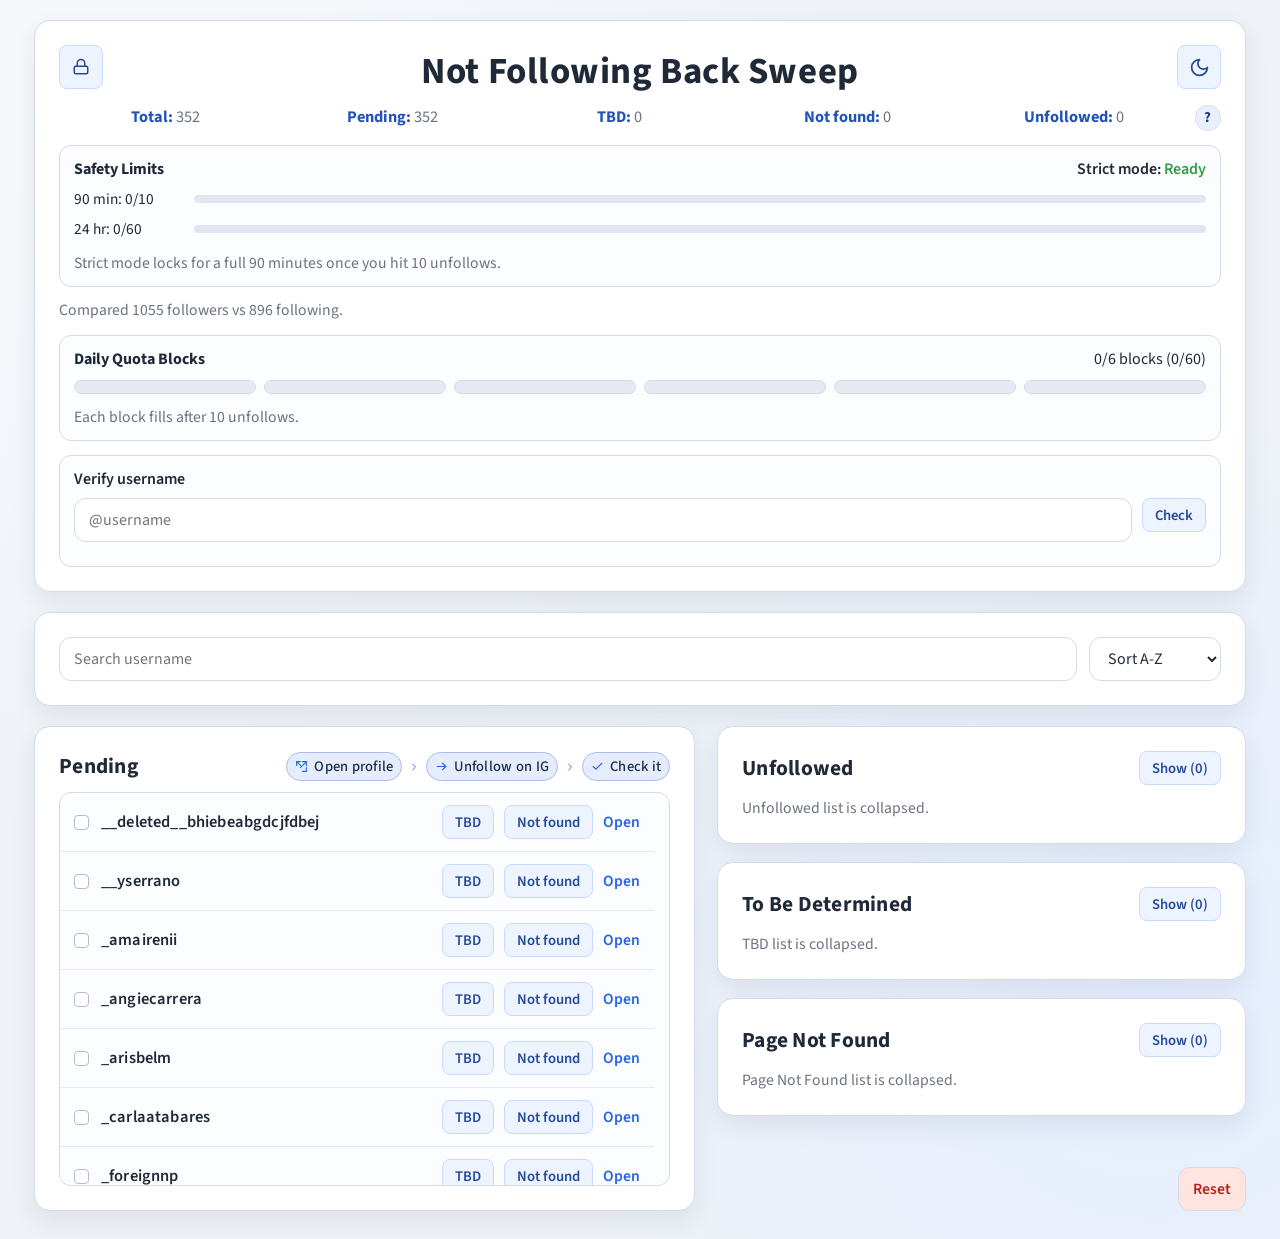
==== index.html @ a6afc2fd "Initial app setup and UI refinements" ====
<!DOCTYPE html>
<html lang="en">
<head>
    <meta charset="UTF-8">
    <meta name="viewport" content="width=device-width, initial-scale=1.0">
    <title>f&f</title>
    <link rel="preconnect" href="https://fonts.googleapis.com">
    <link rel="preconnect" href="https://fonts.gstatic.com" crossorigin>
    <link href="https://fonts.googleapis.com/css2?family=Cormorant+Garamond:wght@500;600;700&family=Source+Sans+3:wght@400;500;600;700&family=IBM+Plex+Mono:wght@500&display=swap" rel="stylesheet">
    <link rel="stylesheet" href="/styles/styles.css">
    <script defer src="/script/script.js"></script>
</head>
<body>
    <div id="root"></div>
</body>
</html>
---- styles/styles.css ----
:root {
  --bg-main: #eef2f7;
  --bg-panel: #ffffff;
  --ink-strong: #1f2937;
  --ink-soft: #6b7280;
  --line: #d3dbe8;
  --accent: #2563eb;
  --accent-soft: #e8f0ff;
  --accent-ink: #1e3a8a;
  --danger: #b42318;
  --danger-soft: #ffe4e0;
  --success: #2f9e44;
  --field-bg: #ffffff;
  --list-bg: #fcfdff;
  --row-line: #e5eaf3;
  --mini-bg: #eef4ff;
  --mini-line: #c8d9ff;
  --mini-ink: #244a9a;
  --progress-track: #ffffff;
  --scrollbar-track: #eaf0fb;
  --scrollbar-thumb: #b8caee;
  --scrollbar-thumb-hover: #8eaadc;
  --font-body: "IBM Plex Sans", "Source Sans 3", "Segoe UI", sans-serif;
  --font-head: "IBM Plex Sans", "Source Sans 3", "Segoe UI", sans-serif;
  --font-mono: "IBM Plex Mono", "Consolas", "Courier New", monospace;
}

:root[data-theme="dark"] {
  --bg-main: #131518;
  --bg-panel: #1a1d21;
  --ink-strong: #e5e7eb;
  --ink-soft: #a1a7b0;
  --line: #2b3038;
  --accent: #6ea8fe;
  --accent-soft: #222a36;
  --accent-ink: #cfe1ff;
  --danger: #fca5a5;
  --danger-soft: #3a2025;
  --success: #86efac;
  --field-bg: #171a1f;
  --list-bg: #161a1f;
  --row-line: #2a2f37;
  --mini-bg: #252b34;
  --mini-line: #353c47;
  --mini-ink: #d3dae6;
  --progress-track: #12151a;
  --scrollbar-track: #20262f;
  --scrollbar-thumb: #4b5f7f;
  --scrollbar-thumb-hover: #6782ac;
}

* {
  box-sizing: border-box;
}

body {
  margin: 0;
  min-height: 100vh;
  font-family: var(--font-body);
  color: var(--ink-strong);
  background:
    radial-gradient(circle at 10% 10%, #f7f9fc 0%, transparent 45%),
    radial-gradient(circle at 90% 80%, #e5eeff 0%, transparent 40%),
    var(--bg-main);
}

:root[data-theme="dark"] body {
  background:
    radial-gradient(circle at 12% 10%, #20242b 0%, transparent 45%),
    radial-gradient(circle at 88% 82%, #1c2128 0%, transparent 40%),
    var(--bg-main);
}

.app-page {
  max-width: 1240px;
  margin: 20px auto 28px;
  padding: 0 14px;
}

.panel {
  padding: 24px;
  border: 1px solid var(--line);
  border-radius: 16px;
  background: var(--bg-panel);
  box-shadow: 0 10px 24px rgba(25, 39, 66, 0.08);
}

.app-shell {
  margin-bottom: 20px;
}

.search-panel {
  margin-bottom: 20px;
}

.search-panel .toolbar {
  margin-top: 0;
}

.search-panel .search-status {
  margin: 6px 0 0;
  min-height: 0;
}

.search-panel .search-status:empty {
  display: none;
}

.list-panel h2 {
  margin-top: 0;
  font-size: 1.34rem;
  font-weight: 700;
  letter-spacing: 0.012em;
}

h1,
h2 {
  margin: 0;
  letter-spacing: 0.01em;
  font-family: var(--font-head);
}

h1 {
  font-size: clamp(1.8rem, 3vw, 2.3rem);
  font-weight: 700;
  letter-spacing: 0.015em;
}

.title-row {
  position: relative;
  min-height: 44px;
}

.title-action-left,
.title-action-right {
  position: absolute;
  top: 50%;
  transform: translateY(-50%);
  display: inline-flex;
  align-items: center;
  z-index: 1;
}

.title-action-left {
  left: 0;
}

.title-action-right {
  right: 0;
}

.title-row h1 {
  position: absolute;
  left: 50%;
  transform: translateX(-50%);
  text-align: center;
  width: max-content;
}

h2 {
  margin-top: 22px;
  margin-bottom: 10px;
  font-size: 1.2rem;
  font-weight: 600;
  letter-spacing: 0.025em;
}

.pending-flow {
  margin-left: auto;
  display: inline-flex;
  flex-wrap: wrap;
  align-items: center;
  gap: 6px;
  color: var(--ink-soft);
  font-weight: 500;
  font-size: 0.68em;
}

.pending-step {
  display: inline-flex;
  align-items: center;
  gap: 6px;
  padding: 3px 8px;
  border-radius: 999px;
  background: color-mix(in srgb, var(--accent) 12%, transparent);
  border: 1px solid color-mix(in srgb, var(--accent) 24%, var(--line));
  color: color-mix(in srgb, var(--ink-strong) 84%, var(--accent-ink));
}

.pending-step svg,
.pending-sep svg {
  width: 14px;
  height: 14px;
  stroke: currentColor;
  fill: none;
  stroke-width: 2;
  stroke-linecap: round;
  stroke-linejoin: round;
}

.pending-step svg {
  color: var(--accent);
  width: 13px;
  height: 13px;
}

.pending-sep {
  display: inline-flex;
  align-items: center;
  color: color-mix(in srgb, var(--accent) 65%, var(--ink-soft));
  opacity: 0.9;
}

.pending-sep svg {
  width: 12px;
  height: 12px;
  line-height: 1;
}

.pending-heading {
  display: flex;
  align-items: center;
  justify-content: space-between;
  gap: 12px;
}

.stats-row {
  display: grid;
  grid-template-columns: repeat(5, minmax(0, 1fr)) auto;
  gap: 10px 14px;
  margin-top: 16px;
  color: var(--ink-soft);
  font-size: 1.02rem;
}

.stats-row > div {
  text-align: center;
}

.stats-row b {
  color: color-mix(in srgb, var(--accent) 72%, var(--ink-strong));
}

.stats-help-cell {
  position: relative;
  text-align: right;
}

.stats-help {
  position: relative;
  width: 26px;
  min-width: 26px;
  height: 26px;
  border-radius: 999px;
  padding: 0;
  background: color-mix(in srgb, var(--accent) 10%, transparent);
  border: 1px solid color-mix(in srgb, var(--line) 82%, transparent);
  color: var(--accent-ink);
  font-size: 0.92rem;
  font-weight: 700;
  line-height: 1;
}

.stats-help-tip {
  position: absolute;
  right: 0;
  top: calc(100% + 8px);
  width: min(360px, 82vw);
  padding: 8px 10px;
  border-radius: 10px;
  border: 1px solid var(--line);
  background: var(--bg-panel);
  color: var(--ink-strong);
  text-align: left;
  font-size: 0.82rem;
  line-height: 1.55;
  opacity: 0;
  pointer-events: none;
  transform: translateY(-2px);
  transition: opacity 120ms ease, transform 120ms ease;
  box-shadow: 0 6px 16px rgba(0, 0, 0, 0.15);
  z-index: 25;
}

.stats-help-tip p {
  margin: 0;
  display: flex;
  justify-content: space-between;
  gap: 14px;
  align-items: start;
}

.stats-help-tip p span {
  text-align: right;
}

.stats-help-tip p + p {
  margin-top: 8px;
}

.stats-row b,
.stats-help-tip b {
  color: color-mix(in srgb, var(--accent) 72%, var(--ink-strong));
}

.stats-help-cell:hover .stats-help-tip,
.stats-help:focus-visible + .stats-help-tip {
  opacity: 1;
  transform: translateY(0);
}

.progress-wrap {
  width: 100%;
  height: 14px;
  margin-top: 14px;
  border: 1px solid var(--line);
  border-radius: 999px;
  background: var(--progress-track);
  overflow: hidden;
}

.progress-bar {
  height: 100%;
  background: linear-gradient(90deg, #4f8dff, var(--accent));
  transition: width 150ms ease;
}

.progress-text {
  margin: 8px 0 0;
  color: var(--ink-soft);
  font-size: 1rem;
}

.quota-block {
  margin-top: 14px;
  padding: 12px 14px;
  border: 1px solid var(--line);
  border-radius: 12px;
  background: var(--list-bg);
}

.quota-head {
  display: flex;
  justify-content: space-between;
  gap: 12px;
  align-items: baseline;
}

.quota-row {
  margin-top: 10px;
  display: grid;
  grid-template-columns: repeat(6, minmax(0, 1fr));
  gap: 8px;
}

.quota-segment {
  height: 14px;
  border-radius: 999px;
  border: 1px solid var(--line);
  background: color-mix(in srgb, var(--line) 55%, transparent);
}

.quota-segment.filled {
  border-color: transparent;
  background: linear-gradient(90deg, #4f8dff, var(--accent));
}

.toolbar,
.actions-row {
  display: flex;
  flex-wrap: wrap;
  gap: 12px;
  margin-top: 18px;
}

.verify-box {
  margin-top: 14px;
  padding: 12px 14px;
  border: 1px solid var(--line);
  border-radius: 12px;
  background: var(--list-bg);
}

.limit-box {
  margin-top: 14px;
  padding: 12px 14px;
  border: 1px solid var(--line);
  border-radius: 12px;
  background: var(--list-bg);
}

.limit-head {
  display: flex;
  justify-content: space-between;
  gap: 12px;
  align-items: baseline;
}

#safety-status {
  font-weight: 600;
}

.status-locked-word {
  color: var(--danger);
}

.status-ready-word {
  color: var(--success);
}

.lock-banner {
  margin: 0 0 10px;
  padding: 8px 10px;
  border-radius: 10px;
  border: 1px solid color-mix(in srgb, var(--danger) 35%, var(--line));
  background: color-mix(in srgb, var(--danger-soft) 70%, transparent);
  color: var(--danger);
  font-size: 0.9rem;
}

.limit-row {
  margin-top: 8px;
  display: grid;
  grid-template-columns: 110px 1fr;
  gap: 10px;
  align-items: center;
  font-size: 0.96rem;
}

.limit-track {
  height: 8px;
  border-radius: 999px;
  background: color-mix(in srgb, var(--line) 65%, transparent);
  overflow: hidden;
}

.limit-fill {
  height: 100%;
  background: linear-gradient(90deg, #4f8dff, var(--accent));
}

.limit-box-warning {
  border-color: color-mix(in srgb, var(--danger) 45%, var(--line));
}

.limit-box-warning .limit-fill {
  background: linear-gradient(90deg, #f59e0b, #ef4444);
}

.verify-box label {
  display: block;
  margin-bottom: 8px;
  font-weight: 600;
}

.verify-controls {
  display: flex;
  gap: 10px;
  flex-wrap: wrap;
}

#verify-input {
  flex: 1 1 220px;
  border-radius: 12px;
}

#verify-input:focus,
#verify-input:focus-visible {
  outline: none;
  border-color: var(--accent);
  box-shadow:
    0 0 0 2px color-mix(in srgb, var(--accent) 25%, transparent),
    0 0 0 4px color-mix(in srgb, var(--accent) 12%, transparent);
}

.lists-grid {
  display: grid;
  grid-template-columns: minmax(0, 1.25fr) minmax(340px, 1fr);
  gap: 22px;
  align-items: stretch;
}

.left-column,
.right-column {
  min-width: 0;
}

.left-column {
  align-self: start;
}

.right-column {
  display: flex;
  flex-direction: column;
  gap: 18px;
  height: 100%;
}

#search-input,
#verify-input,
select,
button {
  height: 44px;
  border-radius: 12px;
  border: 1px solid var(--line);
  font: inherit;
}

#search-input,
#verify-input,
select {
  padding: 0 14px;
  background: var(--field-bg);
  color: var(--ink-strong);
  font-size: 1rem;
}

#search-input {
  flex: 1 1 220px;
}

button {
  padding: 0 14px;
  background: var(--accent-soft);
  color: var(--accent-ink);
  cursor: pointer;
  font-size: 0.98rem;
  font-weight: 600;
}

button:hover {
  filter: brightness(0.97);
}

.danger-btn {
  margin-left: auto;
  background: var(--danger-soft);
  color: var(--danger);
}

.reset-btn {
  margin-left: 0;
}

.list-box {
  position: relative;
  max-height: 390px;
  overflow: hidden;
  border: 1px solid var(--line);
  border-radius: 12px;
  background: var(--list-bg);
}

.list-box .list-scroll {
  max-height: 390px;
  overflow-y: auto;
  overflow-x: hidden;
  scrollbar-gutter: stable;
  scrollbar-width: auto;
  scrollbar-color: var(--scrollbar-thumb) var(--scrollbar-track);
}

.list-box .list-scroll::-webkit-scrollbar {
  width: 14px;
  border-radius: 999px;
}

.list-box .list-scroll::-webkit-scrollbar-button {
  display: none;
  width: 0;
  height: 0;
  background: transparent;
  border: 0;
}

.list-box .list-scroll::-webkit-scrollbar-button:single-button {
  display: none;
  width: 0;
  height: 0;
}

.list-box .list-scroll::-webkit-scrollbar-track {
  background: var(--scrollbar-track);
  border-radius: 999px;
  border-left: 1px solid color-mix(in srgb, var(--line) 60%, transparent);
  margin-block: 6px;
}

.list-box .list-scroll::-webkit-scrollbar-track-piece:start {
  border-top-right-radius: 10px;
}

.list-box .list-scroll::-webkit-scrollbar-track-piece:end {
  border-bottom-right-radius: 10px;
}

.list-box .list-scroll::-webkit-scrollbar-thumb {
  background: var(--scrollbar-thumb);
  border-radius: 999px;
  border: 3px solid var(--scrollbar-track);
  background-clip: content-box;
  min-height: 40px;
}

.list-box .list-scroll::-webkit-scrollbar-thumb:hover {
  background: var(--scrollbar-thumb-hover);
}

.list-box .list-scroll::-webkit-scrollbar-corner {
  border-radius: 999px;
  background: var(--scrollbar-track);
}

.list-box.collapsed {
  display: none;
}

#pendingList {
  max-height: none;
}

#pendingList .list-scroll {
  max-height: var(--pending-list-height, 390px);
}

.section-head {
  display: flex;
  align-items: center;
  justify-content: space-between;
  gap: 12px;
}

.section-head h2 {
  margin: 0;
}

.right-footer {
  display: flex;
  justify-content: flex-end;
  margin-top: auto;
  padding-top: 6px;
}

.user-row {
  display: grid;
  grid-template-columns: auto 1fr auto;
  align-items: center;
  gap: 12px;
  padding: 12px 14px;
  border-bottom: 1px solid var(--row-line);
}

.user-row input[type="checkbox"] {
  appearance: none;
  -webkit-appearance: none;
  width: 15px;
  height: 15px;
  border-radius: 4px;
  border: 1px solid color-mix(in srgb, var(--line) 70%, var(--ink-soft));
  background: var(--field-bg);
  display: inline-grid;
  place-content: center;
  margin: 0;
  cursor: pointer;
}

.user-row input[type="checkbox"]:checked {
  border-color: var(--accent);
  background-color: var(--accent);
  background-image: url("data:image/svg+xml,%3Csvg xmlns='http://www.w3.org/2000/svg' viewBox='0 0 12 12' fill='none'%3E%3Cpath d='M2.5 6.2 4.8 8.5 9.5 3.8' stroke='white' stroke-width='1.8' stroke-linecap='round' stroke-linejoin='round'/%3E%3C/svg%3E");
  background-repeat: no-repeat;
  background-position: center;
  background-size: 10px 10px;
}

.user-row input[type="checkbox"]:focus-visible {
  outline: 2px solid var(--accent);
  outline-offset: 2px;
}

.row-lock {
  width: 15px;
  height: 15px;
  color: var(--ink-soft);
  display: inline-flex;
  align-items: center;
  justify-content: center;
}

.row-lock svg {
  width: 13px;
  height: 13px;
}

.user-row:last-child {
  border-bottom: 0;
}

.row-moving {
  animation-duration: 230ms;
  animation-timing-function: ease;
  animation-fill-mode: forwards;
  pointer-events: none;
}

.row-moving.move-right {
  animation-name: moveRowRight;
}

.row-moving.move-left {
  animation-name: moveRowLeft;
}

@keyframes moveRowRight {
  from { opacity: 1; transform: translateX(0); }
  to { opacity: 0; transform: translateX(24px); }
}

@keyframes moveRowLeft {
  from { opacity: 1; transform: translateX(0); }
  to { opacity: 0; transform: translateX(-24px); }
}

.list-box.list-receive {
  animation: receivePulse 280ms ease;
}

@keyframes receivePulse {
  0% { box-shadow: inset 0 0 0 2px color-mix(in srgb, var(--accent) 35%, transparent); }
  100% { box-shadow: inset 0 0 0 0 transparent; }
}

.visited-row {
  background: color-mix(in srgb, var(--line) 24%, transparent);
}

.visited-row .user-label {
  color: color-mix(in srgb, var(--ink-strong) 72%, var(--ink-soft));
}

.user-label {
  cursor: pointer;
  font-family: var(--font-body);
  font-weight: 600;
  letter-spacing: 0.01em;
  font-size: 1.03rem;
}

.username-copy {
  border: 0;
  background: transparent;
  color: inherit;
  padding: 0;
  margin: 0;
  display: inline-flex;
  align-items: center;
  gap: 8px;
  justify-self: start;
  cursor: copy;
  min-height: auto;
  height: auto;
}

.username-copy:hover .copy-indicator,
.username-copy:focus-visible .copy-indicator {
  opacity: 1;
  transform: translateY(0);
}

.username-copy:focus-visible {
  outline: 2px solid var(--accent);
  outline-offset: 3px;
  border-radius: 6px;
}

.copy-indicator {
  display: inline-flex;
  opacity: 0;
  transform: translateY(1px);
  transition: opacity 120ms ease, transform 120ms ease;
  color: var(--ink-soft);
}

.username-copy.copied .copy-indicator {
  opacity: 1;
  color: var(--accent);
}

.username-copy.copy-failed .copy-indicator {
  opacity: 1;
  color: var(--danger);
}

.row-tools {
  display: inline-flex;
  gap: 10px;
  align-items: center;
}

.mini-btn {
  height: 34px;
  padding: 0 12px;
  border-radius: 8px;
  background: var(--mini-bg);
  border: 1px solid var(--mini-line);
  color: var(--mini-ink);
  font-size: 0.92rem;
  font-weight: 600;
}

.theme-btn {
  width: 44px;
  min-width: 44px;
  height: 44px;
  padding: 0;
  display: inline-flex;
  align-items: center;
  justify-content: center;
}

.theme-btn i {
  width: 20px;
  height: 20px;
}

#toggle-safety,
#toggle-theme {
  position: relative;
}

#toggle-safety::after,
#toggle-theme::after {
  content: attr(data-tip);
  position: absolute;
  right: 0;
  top: calc(100% + 8px);
  white-space: nowrap;
  padding: 6px 8px;
  border-radius: 8px;
  border: 1px solid var(--line);
  background: var(--bg-panel);
  color: var(--ink-strong);
  font-size: 0.82rem;
  opacity: 0;
  pointer-events: none;
  transform: translateY(-2px);
  transition: opacity 120ms ease, transform 120ms ease;
  box-shadow: 0 6px 16px rgba(0, 0, 0, 0.15);
  z-index: 20;
}

#toggle-safety:hover::after,
#toggle-safety:focus-visible::after,
#toggle-theme:hover::after,
#toggle-theme:focus-visible::after {
  opacity: 1;
  transform: translateY(0);
}

.user-link {
  text-decoration: none;
  color: var(--accent);
  font-size: 0.98rem;
  font-weight: 600;
}

.user-link:hover {
  text-decoration: underline;
}

.empty {
  padding: 18px;
  color: var(--ink-soft);
  font-size: 1rem;
}

.error-box {
  margin-top: 12px;
  padding: 14px;
  border-radius: 12px;
  border: 1px solid #ffc9c4;
  background: #fff2f0;
  color: #7a271a;
}

.meta-line {
  margin: 12px 0 0;
  color: var(--ink-soft);
  font-size: 0.98rem;
}

.search-status {
  min-height: 1.2em;
}

.list-box.search-loading {
  overflow: hidden;
  pointer-events: none;
  min-height: calc(var(--skeleton-rows, 7) * 48px);
}

.list-box.search-loading > :not(.skeleton-list) {
  visibility: hidden;
}

@keyframes searchShimmer {
  from { background-position: 200% 0; }
  to { background-position: -80% 0; }
}

.skeleton-list {
  position: absolute;
  left: 0;
  right: 0;
  top: 0;
  height: calc(var(--skeleton-rows, 7) * 48px);
  padding: 0;
  display: flex;
  flex-direction: column;
  gap: 0;
  z-index: 2;
  overflow: hidden;
  background: var(--list-bg);
}

.skeleton-row {
  display: grid;
  grid-template-columns: 16px 1fr 86px;
  gap: 12px;
  align-items: center;
  height: 48px;
  padding: 0 14px;
  border-bottom: 1px solid var(--row-line);
}

.skeleton-row:last-child {
  border-bottom: 0;
}

.skeleton-dot,
.skeleton-line,
.skeleton-chip {
  display: block;
  border-radius: 999px;
  background: color-mix(in srgb, var(--line) 58%, transparent);
  background-image: linear-gradient(
    100deg,
    transparent 0%,
    color-mix(in srgb, var(--line) 78%, transparent) 50%,
    transparent 100%
  );
  background-size: 220% 100%;
  animation: searchShimmer 0.42s linear 1 forwards;
}

.skeleton-dot {
  width: 16px;
  height: 16px;
}

.skeleton-line {
  height: 14px;
}

.skeleton-chip {
  height: 12px;
}

@media (max-width: 640px) {
  .app-page {
    margin: 12px auto 16px;
    padding: 0 8px;
  }

  .panel {
    padding: 16px;
  }

  .title-row {
    display: grid;
    grid-template-columns: auto auto;
    gap: 8px;
    min-height: auto;
    align-items: center;
  }

  .title-row h1 {
    position: relative;
    left: auto;
    transform: none;
    grid-column: 1 / -1;
    width: auto;
    text-align: left;
  }

  .title-action-left,
  .title-action-right {
    position: relative;
    top: auto;
    transform: none;
  }

  .title-action-left {
    justify-self: start;
  }

  .title-action-right {
    justify-self: end;
  }

  .pending-heading {
    align-items: flex-start;
    flex-direction: column;
  }

  .pending-flow {
    margin-left: 0;
  }

  .lists-grid {
    grid-template-columns: 1fr;
  }

  .stats-row {
    grid-template-columns: repeat(2, minmax(0, 1fr));
  }

  .stats-help-cell {
    grid-column: 1 / -1;
    text-align: right;
  }

  .danger-btn {
    margin-left: 0;
  }

  .user-row {
    grid-template-columns: auto 1fr;
  }

  .row-tools {
    grid-column: 1 / -1;
    margin-left: 24px;
  }
}
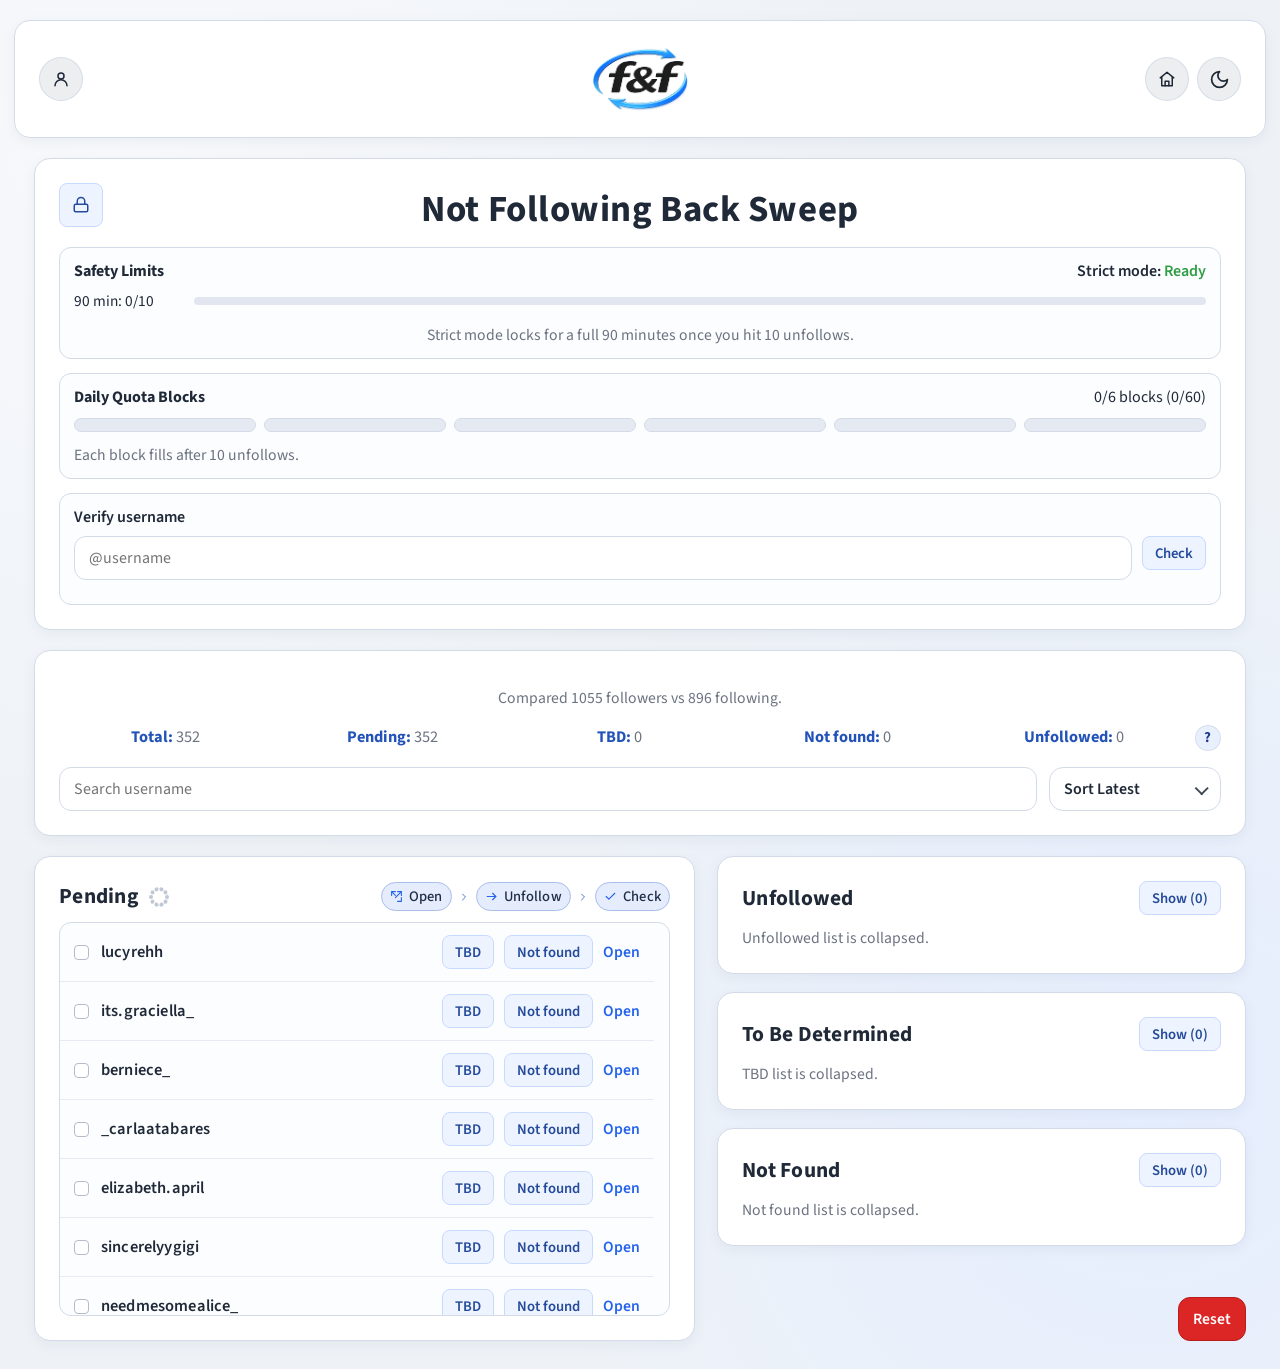
==== commit 28ef410d: "Build homepage hero and tutorial onboarding" ====
--- a/index.html
+++ b/index.html
@@ -4,11 +4,19 @@
     <meta charset="UTF-8">
     <meta name="viewport" content="width=device-width, initial-scale=1.0">
     <title>f&f</title>
+    <script>
+        (() => {
+            const saved = localStorage.getItem("ig_theme_v1");
+            document.documentElement.dataset.theme = saved === "dark" ? "dark" : "light";
+        })();
+    </script>
+    <link rel="preload" as="image" href="./assets/f&f-logo.png">
+    <link rel="preload" as="image" href="./assets/f&f-logo-light.png">
     <link rel="preconnect" href="https://fonts.googleapis.com">
     <link rel="preconnect" href="https://fonts.gstatic.com" crossorigin>
     <link href="https://fonts.googleapis.com/css2?family=Cormorant+Garamond:wght@500;600;700&family=Source+Sans+3:wght@400;500;600;700&family=IBM+Plex+Mono:wght@500&display=swap" rel="stylesheet">
-    <link rel="stylesheet" href="/styles/styles.css">
-    <script defer src="/script/script.js"></script>
+    <link rel="stylesheet" href="./styles/styles.css">
+    <script defer src="./script/script.js"></script>
 </head>
 <body>
     <div id="root"></div>
--- a/styles/styles.css
+++ b/styles/styles.css
@@ -26,27 +26,27 @@
 }
 
 :root[data-theme="dark"] {
-  --bg-main: #131518;
-  --bg-panel: #1a1d21;
+  --bg-main: #181818;
+  --bg-panel: #242424;
   --ink-strong: #e5e7eb;
-  --ink-soft: #a1a7b0;
-  --line: #2b3038;
+  --ink-soft: #a3a3a3;
+  --line: #333333;
   --accent: #6ea8fe;
-  --accent-soft: #222a36;
+  --accent-soft: #2b3038;
   --accent-ink: #cfe1ff;
   --danger: #fca5a5;
-  --danger-soft: #3a2025;
+  --danger-soft: #3a2323;
   --success: #86efac;
-  --field-bg: #171a1f;
-  --list-bg: #161a1f;
-  --row-line: #2a2f37;
-  --mini-bg: #252b34;
-  --mini-line: #353c47;
+  --field-bg: #202020;
+  --list-bg: #1f1f1f;
+  --row-line: #303030;
+  --mini-bg: #2a2a2a;
+  --mini-line: #3f3f3f;
   --mini-ink: #d3dae6;
-  --progress-track: #12151a;
-  --scrollbar-track: #20262f;
-  --scrollbar-thumb: #4b5f7f;
-  --scrollbar-thumb-hover: #6782ac;
+  --progress-track: #161616;
+  --scrollbar-track: #212121;
+  --scrollbar-thumb: #4f4f4f;
+  --scrollbar-thumb-hover: #666666;
 }
 
 * {
@@ -66,8 +66,8 @@
 
 :root[data-theme="dark"] body {
   background:
-    radial-gradient(circle at 12% 10%, #20242b 0%, transparent 45%),
-    radial-gradient(circle at 88% 82%, #1c2128 0%, transparent 40%),
+    radial-gradient(circle at 12% 10%, #222222 0%, transparent 45%),
+    radial-gradient(circle at 88% 82%, #1f1f1f 0%, transparent 40%),
     var(--bg-main);
 }
 
@@ -82,19 +82,739 @@
   border: 1px solid var(--line);
   border-radius: 16px;
   background: var(--bg-panel);
-  box-shadow: 0 10px 24px rgba(25, 39, 66, 0.08);
+  box-shadow: 0 4px 14px rgba(25, 39, 66, 0.05);
 }
 
 .app-shell {
   margin-bottom: 20px;
 }
 
+.top-nav {
+  position: sticky;
+  top: 12px;
+  z-index: 30;
+  margin-bottom: 20px;
+  margin-left: calc(50% - 50vw + 14px);
+  width: calc(100vw - 28px);
+  max-width: none;
+  min-height: 84px;
+  padding: 10px 24px;
+  display: grid;
+  grid-template-columns: 1fr auto 1fr;
+  align-items: center;
+  gap: 16px;
+  background:
+    linear-gradient(135deg, color-mix(in srgb, var(--bg-panel) 94%, white) 0%, var(--bg-panel) 100%);
+  backdrop-filter: blur(10px);
+}
+
+.top-nav-brand {
+  display: inline-flex;
+  align-items: center;
+  min-width: 0;
+  justify-self: start;
+}
+
+.top-nav-home,
+.top-nav-theme-btn {
+  width: 44px;
+  height: 44px;
+  min-width: 44px;
+  padding: 0;
+  border-radius: 999px;
+  border: 1px solid color-mix(in srgb, var(--line) 88%, transparent);
+  background: color-mix(in srgb, var(--ink-soft) 12%, var(--bg-panel));
+  color: var(--ink-strong);
+  text-decoration: none;
+  display: inline-flex;
+  align-items: center;
+  justify-content: center;
+  appearance: none;
+  -webkit-appearance: none;
+  aspect-ratio: 1 / 1;
+  overflow: hidden;
+  transition: background 120ms ease, border-color 120ms ease, transform 120ms ease;
+}
+
+.top-nav-home svg {
+  width: 18px;
+  height: 18px;
+  fill: none;
+  stroke: currentColor;
+  stroke-width: 2;
+  stroke-linecap: round;
+  stroke-linejoin: round;
+}
+
+.top-nav-theme-btn svg {
+  width: 21px;
+  height: 21px;
+}
+
+.top-nav-home:hover,
+.top-nav-home:focus-visible,
+.top-nav-theme-btn:hover,
+.top-nav-theme-btn:focus-visible {
+  background: color-mix(in srgb, var(--ink-soft) 20%, var(--bg-panel));
+  border-color: color-mix(in srgb, var(--ink-soft) 18%, var(--line));
+  transform: translateY(-1px);
+}
+
+.top-nav-home:focus-visible,
+.top-nav-theme-btn:focus-visible {
+  outline: 2px solid color-mix(in srgb, var(--accent) 40%, transparent);
+  outline-offset: 2px;
+}
+
+.top-nav-profile {
+  cursor: default;
+}
+
+.top-nav-profile:hover,
+.top-nav-profile:focus-visible {
+  transform: none;
+}
+
+.top-nav-home.is-current {
+  pointer-events: none;
+}
+
+.top-nav-center {
+  display: inline-flex;
+  align-items: center;
+  justify-content: center;
+  justify-self: center;
+}
+
+.top-nav-logo {
+  width: 96px;
+  height: 96px;
+  object-fit: contain;
+  flex: 0 0 auto;
+}
+
+.top-nav-copy {
+  display: flex;
+  flex-direction: column;
+  min-width: 0;
+}
+
+.top-nav-links {
+  display: inline-flex;
+  align-items: center;
+  gap: 8px;
+  flex-wrap: wrap;
+  justify-content: flex-end;
+  justify-self: end;
+}
+
+#toggle-theme.top-nav-theme-btn {
+  border-radius: 999px;
+  border: 1px solid color-mix(in srgb, var(--line) 88%, transparent);
+  background: color-mix(in srgb, var(--ink-soft) 12%, var(--bg-panel));
+  color: var(--ink-strong);
+}
+
+#toggle-theme.top-nav-theme-btn:hover,
+#toggle-theme.top-nav-theme-btn:focus-visible {
+  background: color-mix(in srgb, var(--ink-soft) 20%, var(--bg-panel));
+  border-color: color-mix(in srgb, var(--ink-soft) 18%, var(--line));
+}
+
+:root[data-theme="dark"] #toggle-theme.top-nav-theme-btn {
+  color: #fbbf24;
+}
+
+:root[data-theme="light"] #toggle-theme.top-nav-theme-btn {
+  color: var(--ink-strong);
+}
+
+:root[data-theme="dark"] .top-nav-theme-btn {
+  color: #fbbf24;
+}
+
+:root[data-theme="light"] .top-nav-theme-btn {
+  color: var(--ink-strong);
+}
+
+.top-nav-link {
+  height: 38px;
+  padding: 0 14px;
+  border-radius: 999px;
+  border: 1px solid color-mix(in srgb, var(--line) 88%, transparent);
+  background: color-mix(in srgb, var(--ink-soft) 12%, var(--bg-panel));
+  color: var(--ink-strong);
+  text-decoration: none;
+  display: inline-flex;
+  align-items: center;
+  justify-content: center;
+  font-size: 0.92rem;
+  font-weight: 700;
+  letter-spacing: 0.01em;
+  text-transform: lowercase;
+  transition: background 120ms ease, border-color 120ms ease, transform 120ms ease;
+}
+
+.top-nav-link:hover,
+.top-nav-link:focus-visible {
+  background: color-mix(in srgb, var(--ink-soft) 20%, var(--bg-panel));
+  border-color: color-mix(in srgb, var(--ink-soft) 18%, var(--line));
+  transform: translateY(-1px);
+}
+
+.top-nav-link:focus-visible {
+  outline: 2px solid color-mix(in srgb, var(--accent) 40%, transparent);
+  outline-offset: 2px;
+}
+
 .search-panel {
   margin-bottom: 20px;
 }
 
+.landing-shell {
+  min-height: calc(100vh - 160px);
+  background:
+    linear-gradient(180deg, color-mix(in srgb, var(--bg-panel) 92%, transparent) 0%, color-mix(in srgb, var(--bg-panel) 84%, transparent) 100%);
+}
+
+.hero-section {
+  position: relative;
+  overflow: hidden;
+  display: grid;
+  justify-items: center;
+  text-align: center;
+  gap: 18px;
+  padding: clamp(42px, 9vw, 88px) 18px clamp(28px, 6vw, 52px);
+  border-radius: 22px;
+  background:
+    linear-gradient(180deg, color-mix(in srgb, var(--bg-panel) 88%, transparent) 0%, color-mix(in srgb, var(--bg-panel) 72%, transparent) 100%);
+  isolation: isolate;
+  user-select: none;
+  -webkit-user-select: none;
+}
+
+.hero-ambient {
+  position: absolute;
+  inset: 0;
+  pointer-events: none;
+  z-index: -1;
+}
+
+.hero-logo-arrows {
+  position: absolute;
+  left: 50%;
+  top: 52%;
+  width: min(980px, 96%);
+  transform: translate(-50%, -50%);
+  opacity: 0.14;
+  filter: saturate(0.95);
+}
+
+.hero-stage-card {
+  position: absolute;
+  left: 50%;
+  border: 1px solid color-mix(in srgb, var(--line) 78%, transparent);
+  border-radius: 26px;
+  background: color-mix(in srgb, var(--bg-panel) 78%, transparent);
+  backdrop-filter: blur(10px);
+  box-shadow: 0 18px 48px rgba(15, 23, 42, 0.08);
+}
+
+.hero-stage-card-back {
+  top: 9%;
+  width: min(720px, 82%);
+  height: 250px;
+  transform: translateX(-50%) rotate(-5deg);
+  opacity: 0.46;
+}
+
+.hero-stage-card-front {
+  top: 11%;
+  width: min(780px, 86%);
+  height: 268px;
+  padding: 24px;
+  transform: translateX(-50%) rotate(2deg);
+  opacity: 0.84;
+}
+
+.hero-stage-bar {
+  width: 34%;
+  height: 12px;
+  border-radius: 999px;
+  background: color-mix(in srgb, var(--accent) 22%, var(--bg-panel));
+}
+
+.hero-stage-icons {
+  display: flex;
+  flex-wrap: wrap;
+  gap: 10px;
+  margin-top: 24px;
+}
+
+.hero-stage-icon {
+  width: 44px;
+  height: 44px;
+  border-radius: 14px;
+  border: 1px solid color-mix(in srgb, var(--line) 82%, transparent);
+  background: color-mix(in srgb, var(--ink-soft) 10%, var(--bg-panel));
+  color: var(--accent);
+  display: inline-flex;
+  align-items: center;
+  justify-content: center;
+}
+
+.hero-stage-icon svg {
+  width: 18px;
+  height: 18px;
+  fill: none;
+  stroke: currentColor;
+  stroke-width: 2;
+  stroke-linecap: round;
+  stroke-linejoin: round;
+}
+
+.hero-stage-grid {
+  display: grid;
+  grid-template-columns: repeat(2, minmax(0, 1fr));
+  gap: 12px;
+  margin-top: 22px;
+}
+
+.hero-stage-grid span {
+  display: block;
+  height: 58px;
+  border-radius: 18px;
+  border: 1px solid color-mix(in srgb, var(--line) 80%, transparent);
+  background:
+    linear-gradient(180deg, color-mix(in srgb, var(--ink-soft) 10%, transparent) 0%, color-mix(in srgb, var(--bg-panel) 86%, transparent) 100%);
+}
+
+.hero-stage-grid span:nth-child(1),
+.hero-stage-grid span:nth-child(4) {
+  background:
+    linear-gradient(180deg, color-mix(in srgb, var(--accent) 10%, transparent) 0%, color-mix(in srgb, var(--bg-panel) 86%, transparent) 100%);
+}
+
+.hero-eyebrow {
+  position: relative;
+  margin: 0;
+  padding: 0 0 0 14px;
+  color: var(--ink-soft);
+  font-size: 0.94rem;
+  font-weight: 700;
+  letter-spacing: 0.06em;
+  text-transform: lowercase;
+  opacity: 0.92;
+}
+
+.hero-eyebrow::before {
+  content: "";
+  position: absolute;
+  left: 0;
+  top: 50%;
+  width: 6px;
+  height: 6px;
+  border-radius: 999px;
+  background: color-mix(in srgb, var(--accent) 72%, var(--ink-soft));
+  transform: translateY(-50%);
+}
+
+.hero-title {
+  position: relative;
+  max-width: 10ch;
+  margin: 0;
+  font-size: clamp(3rem, 7vw, 5.6rem);
+  line-height: 0.94;
+  letter-spacing: -0.05em;
+  font-weight: 700;
+  text-wrap: balance;
+}
+
+.hero-copy {
+  position: relative;
+  max-width: 720px;
+  margin: 0;
+  color: var(--ink-soft);
+  font-size: clamp(1.02rem, 2vw, 1.2rem);
+  line-height: 1.7;
+  text-wrap: pretty;
+}
+
+.hero-flow {
+  position: relative;
+  display: inline-flex;
+  flex-wrap: wrap;
+  justify-content: center;
+  align-items: center;
+  gap: 10px;
+  padding: 10px 14px;
+  border-radius: 999px;
+  border: 1px solid color-mix(in srgb, var(--line) 82%, transparent);
+  background: color-mix(in srgb, var(--bg-panel) 74%, transparent);
+}
+
+.hero-flow-item,
+.hero-flow-sep {
+  display: inline-flex;
+  align-items: center;
+}
+
+.hero-flow-item {
+  gap: 8px;
+  color: var(--ink-strong);
+  font-size: 0.9rem;
+  font-weight: 700;
+  text-transform: lowercase;
+}
+
+.hero-flow-item svg,
+.hero-flow-sep svg {
+  width: 16px;
+  height: 16px;
+  fill: none;
+  stroke: currentColor;
+  stroke-width: 2;
+  stroke-linecap: round;
+  stroke-linejoin: round;
+}
+
+.hero-flow-item svg {
+  color: var(--accent);
+}
+
+.hero-flow-sep {
+  color: color-mix(in srgb, var(--accent) 68%, var(--ink-soft));
+}
+
+.hero-actions {
+  position: relative;
+  display: flex;
+  flex-wrap: wrap;
+  justify-content: center;
+  gap: 12px;
+  margin-top: 8px;
+}
+
+.hero-btn {
+  min-width: 168px;
+  height: 48px;
+  padding: 0 18px;
+  border-radius: 999px;
+  border: 1px solid color-mix(in srgb, var(--line) 84%, transparent);
+  text-decoration: none;
+  display: inline-flex;
+  align-items: center;
+  justify-content: center;
+  font-size: 0.96rem;
+  font-weight: 700;
+  letter-spacing: 0.01em;
+  transition: transform 120ms ease, background 120ms ease, border-color 120ms ease;
+}
+
+.hero-btn:hover,
+.hero-btn:focus-visible {
+  transform: translateY(-1px);
+}
+
+.hero-btn:focus-visible {
+  outline: 2px solid color-mix(in srgb, var(--accent) 40%, transparent);
+  outline-offset: 2px;
+}
+
+.hero-btn-primary {
+  background: #2563eb;
+  border-color: #1d4ed8;
+  color: #ffffff;
+}
+
+.hero-btn-primary:hover,
+.hero-btn-primary:focus-visible {
+  background: #1d4ed8;
+}
+
+:root[data-theme="dark"] .hero-btn-primary {
+  background: #1d4ed8;
+  border-color: #1e40af;
+  color: #ffffff;
+}
+
+:root[data-theme="dark"] .hero-btn-primary:hover,
+:root[data-theme="dark"] .hero-btn-primary:focus-visible {
+  background: #1e40af;
+}
+
+.hero-btn-secondary {
+  background: color-mix(in srgb, var(--ink-soft) 8%, var(--bg-panel));
+  color: var(--ink-strong);
+}
+
+.hero-btn-secondary:hover,
+.hero-btn-secondary:focus-visible {
+  background: color-mix(in srgb, var(--ink-soft) 14%, var(--bg-panel));
+}
+
+.landing-placeholder-section {
+  margin-top: 20px;
+  padding: 28px 22px;
+  border: 1px solid color-mix(in srgb, var(--line) 80%, transparent);
+  border-radius: 18px;
+  background: color-mix(in srgb, var(--ink-soft) 4%, transparent);
+}
+
+.landing-placeholder-text {
+  margin: 0;
+  text-align: center;
+  color: var(--ink-soft);
+  font-size: 0.96rem;
+}
+
+.section-intro {
+  max-width: 740px;
+  margin: 0 auto 24px;
+  text-align: center;
+}
+
+.section-kicker {
+  margin: 0 0 10px;
+  color: var(--accent);
+  font-size: 0.82rem;
+  font-weight: 800;
+  letter-spacing: 0.1em;
+  text-transform: lowercase;
+}
+
+.section-title {
+  margin: 0;
+  font-size: clamp(2rem, 4vw, 3rem);
+  line-height: 1.02;
+  letter-spacing: -0.04em;
+}
+
+.section-copy {
+  margin: 14px auto 0;
+  max-width: 720px;
+  color: var(--ink-soft);
+  font-size: 1rem;
+  line-height: 1.7;
+}
+
+.tutorial-dev-toggle {
+  margin-top: 14px;
+  height: 38px;
+  padding: 0 14px;
+  border-radius: 999px;
+  border: 1px dashed color-mix(in srgb, var(--line) 82%, transparent);
+  background: color-mix(in srgb, var(--ink-soft) 6%, var(--bg-panel));
+  color: var(--ink-soft);
+  font-size: 0.88rem;
+  font-weight: 700;
+  text-transform: lowercase;
+}
+
+.tutorial-lock-shell {
+  position: relative;
+  max-width: 920px;
+  margin: 0 auto;
+}
+
+.tutorial-prestep-badge {
+  display: inline-flex;
+  padding: 6px 10px;
+  border-radius: 999px;
+  background: color-mix(in srgb, var(--accent) 12%, transparent);
+  color: var(--accent-ink);
+  font-size: 0.78rem;
+  font-weight: 800;
+  letter-spacing: 0.08em;
+  text-transform: lowercase;
+}
+
+.tutorial-lock-overlay {
+  position: absolute;
+  top: 0;
+  left: 0;
+  right: 0;
+  min-height: 0;
+  height: 520px;
+  z-index: 4;
+  display: flex;
+  flex-direction: column;
+  align-items: center;
+  justify-content: center;
+  gap: 12px;
+  padding: 28px;
+  border-radius: 22px;
+  border: 1px solid color-mix(in srgb, var(--line) 82%, transparent);
+  background: color-mix(in srgb, var(--bg-panel) 66%, transparent);
+  backdrop-filter: blur(12px);
+  text-align: center;
+}
+
+.tutorial-prestep-title {
+  margin: 0;
+  font-size: 1.34rem;
+  font-weight: 700;
+  text-transform: lowercase;
+}
+
+.tutorial-prestep-copy {
+  margin: 0;
+  max-width: 700px;
+  color: var(--ink-soft);
+  font-size: 0.98rem;
+  line-height: 1.7;
+}
+
+.tutorial-lock-actions {
+  display: flex;
+  flex-wrap: wrap;
+  justify-content: center;
+  gap: 12px;
+  margin-top: 4px;
+}
+
+.tutorial-carousel {
+  display: grid;
+  grid-template-columns: minmax(0, 920px);
+  justify-content: center;
+  gap: 0;
+  align-items: stretch;
+  transition: filter 180ms ease, transform 180ms ease, opacity 180ms ease;
+}
+
+.tutorial-carousel-media,
+.tutorial-carousel-body {
+  border-radius: 22px;
+  border: 1px solid color-mix(in srgb, var(--line) 82%, transparent);
+  background: color-mix(in srgb, var(--bg-panel) 84%, transparent);
+}
+
+.tutorial-carousel-media {
+  position: relative;
+  padding: 14px;
+  overflow: hidden;
+}
+
+.tutorial-image {
+  width: 100%;
+  height: auto;
+  display: block;
+  border-radius: 16px;
+}
+
+.tutorial-carousel-body {
+  padding: 22px;
+  display: flex;
+  flex-direction: column;
+  gap: 18px;
+}
+
+.tutorial-carousel-overlay {
+  position: absolute;
+  left: auto;
+  right: 26px;
+  bottom: 26px;
+  z-index: 2;
+  max-width: 460px;
+  padding: 14px 14px 12px;
+  border-radius: 18px;
+  border: 1px solid color-mix(in srgb, var(--line) 82%, transparent);
+  background: color-mix(in srgb, var(--bg-panel) 56%, transparent);
+  backdrop-filter: blur(10px);
+  box-shadow: 0 10px 30px rgba(15, 23, 42, 0.08);
+}
+
+.tutorial-carousel-topline {
+  display: flex;
+  justify-content: space-between;
+  align-items: center;
+  gap: 12px;
+}
+
+.tutorial-step-number {
+  width: fit-content;
+  padding: 6px 10px;
+  border-radius: 999px;
+  background: color-mix(in srgb, var(--accent) 12%, transparent);
+  color: var(--accent-ink);
+  font-size: 0.8rem;
+  font-weight: 800;
+  letter-spacing: 0.08em;
+}
+
+.tutorial-step-count {
+  color: var(--ink-soft);
+  font-size: 0.9rem;
+  font-weight: 700;
+}
+
+.tutorial-step-title {
+  margin: 0;
+  font-size: 1.08rem;
+  font-weight: 700;
+  text-transform: lowercase;
+}
+
+.tutorial-step-copy {
+  margin: 8px 0 0;
+  color: var(--ink-soft);
+  font-size: 0.92rem;
+  line-height: 1.55;
+}
+
+.tutorial-carousel-controls {
+  display: flex;
+  align-items: center;
+  justify-content: space-between;
+  gap: 12px;
+  margin-top: 4px;
+}
+
+.tutorial-nav-btn {
+  min-width: 120px;
+  height: 44px;
+  border-radius: 999px;
+  border: 1px solid color-mix(in srgb, var(--line) 82%, transparent);
+  background: color-mix(in srgb, var(--ink-soft) 8%, var(--bg-panel));
+  color: var(--ink-strong);
+  font-size: 0.94rem;
+  font-weight: 700;
+  text-transform: lowercase;
+}
+
+.tutorial-nav-btn:disabled {
+  opacity: 0.56;
+  cursor: not-allowed;
+}
+
+.tutorial-lock-shell.is-locked .tutorial-carousel {
+  filter: blur(7px) saturate(0.9);
+  transform: scale(0.99);
+  opacity: 0.72;
+  user-select: none;
+  -webkit-user-select: none;
+  pointer-events: none;
+}
+
+.tutorial-lock-shell:not(.is-locked) .tutorial-lock-overlay {
+  display: none;
+}
+
 .search-panel .toolbar {
   margin-top: 0;
+}
+
+.search-panel-headline {
+  margin: 0;
+  text-align: center;
+}
+
+.search-panel .stats-row {
+  margin-top: 16px;
+}
+
+.search-panel .toolbar {
+  margin-top: 16px;
 }
 
 .search-panel .search-status {
@@ -129,6 +849,7 @@
 .title-row {
   position: relative;
   min-height: 44px;
+  margin-bottom: 20px;
 }
 
 .title-action-left,
@@ -222,6 +943,54 @@
   align-items: center;
   justify-content: space-between;
   gap: 12px;
+}
+
+.pending-heading-main {
+  display: inline-flex;
+  align-items: center;
+  gap: 10px;
+}
+
+.pending-safety-chip {
+  display: inline-flex;
+  align-items: center;
+  padding: 0;
+  border: 0;
+  background: transparent;
+}
+
+.pending-safety-ring {
+  --ring-size: 22px;
+  --ring-radius: 8px;
+  position: relative;
+  width: var(--ring-size);
+  height: var(--ring-size);
+  flex: 0 0 var(--ring-size);
+  border-radius: 50%;
+}
+
+.pending-safety-ring::before {
+  content: "";
+  position: absolute;
+  inset: 2px;
+  border-radius: 50%;
+  border: 1px dashed color-mix(in srgb, var(--line) 70%, transparent);
+}
+
+.pending-safety-dot {
+  position: absolute;
+  top: 50%;
+  left: 50%;
+  width: 4px;
+  height: 4px;
+  border-radius: 50%;
+  background: color-mix(in srgb, var(--line) 82%, var(--ink-soft));
+  transform: translate(-50%, -50%) rotate(calc((var(--dot-index) * 36deg) - 90deg)) translateY(calc(var(--ring-radius) * -1));
+}
+
+.pending-safety-dot.is-filled {
+  background: var(--accent);
+  box-shadow: 0 0 0 2px color-mix(in srgb, var(--accent) 18%, transparent);
 }
 
 .stats-row {
@@ -278,7 +1047,7 @@
   pointer-events: none;
   transform: translateY(-2px);
   transition: opacity 120ms ease, transform 120ms ease;
-  box-shadow: 0 6px 16px rgba(0, 0, 0, 0.15);
+  box-shadow: 0 8px 20px rgba(15, 23, 42, 0.08);
   z-index: 25;
 }
 
@@ -389,6 +1158,14 @@
   background: var(--list-bg);
 }
 
+.limit-box .meta-line {
+  text-align: right;
+}
+
+.limit-box .safety-mode-copy {
+  text-align: center;
+}
+
 .limit-head {
   display: flex;
   justify-content: space-between;
@@ -400,6 +1177,60 @@
   font-weight: 600;
 }
 
+.safety-status-with-ring {
+  display: inline-flex;
+  align-items: center;
+  gap: 8px;
+}
+
+.status-ring {
+  --ring-deg: 360deg;
+  --ring-size: 18px;
+  --ring-thickness: 3px;
+  --ring-radius: calc(var(--ring-size) / 2 - var(--ring-thickness) / 2);
+  --ring-start-deg: calc(360deg - var(--ring-deg));
+  width: var(--ring-size);
+  height: var(--ring-size);
+  border-radius: 50%;
+  flex: 0 0 auto;
+  position: relative;
+  background: conic-gradient(
+    color-mix(in srgb, var(--line) 72%, transparent) 0 calc(360deg - var(--ring-deg)),
+    var(--accent) 0
+  );
+  -webkit-mask: radial-gradient(
+    farthest-side,
+    transparent calc(100% - var(--ring-thickness)),
+    #000 calc(100% - var(--ring-thickness))
+  );
+  mask: radial-gradient(
+    farthest-side,
+    transparent calc(100% - var(--ring-thickness)),
+    #000 calc(100% - var(--ring-thickness))
+  );
+}
+
+.status-ring::before,
+.status-ring::after {
+  content: "";
+  position: absolute;
+  width: var(--ring-thickness);
+  height: var(--ring-thickness);
+  border-radius: 50%;
+  background: var(--accent);
+  transform: translate(-50%, -50%);
+}
+
+.status-ring::before {
+  left: calc(50% + var(--ring-radius) * cos(calc(var(--ring-start-deg) - 90deg)));
+  top: calc(50% + var(--ring-radius) * sin(calc(var(--ring-start-deg) - 90deg)));
+}
+
+.status-ring::after {
+  left: 50%;
+  top: calc(50% - var(--ring-radius));
+}
+
 .status-locked-word {
   color: var(--danger);
 }
@@ -409,9 +1240,15 @@
 }
 
 .lock-banner {
+  position: sticky;
+  top: 0;
+  z-index: 3;
   margin: 0 0 10px;
   padding: 8px 10px;
-  border-radius: 10px;
+  border-top-left-radius: 10px;
+  border-top-right-radius: 0;
+  border-bottom-right-radius: 0;
+  border-bottom-left-radius: 0;
   border: 1px solid color-mix(in srgb, var(--danger) 35%, var(--line));
   background: color-mix(in srgb, var(--danger-soft) 70%, transparent);
   color: var(--danger);
@@ -519,6 +1356,87 @@
   flex: 1 1 220px;
 }
 
+.sort-dropdown {
+  position: relative;
+  flex: 0 0 172px;
+}
+
+.sort-trigger {
+  width: 100%;
+  height: 44px;
+  padding: 0 14px;
+  border-radius: 14px;
+  border: 1px solid var(--line);
+  background: var(--field-bg);
+  color: var(--ink-strong);
+  display: flex;
+  align-items: center;
+  justify-content: space-between;
+  font-size: 1rem;
+}
+
+.sort-trigger::after {
+  content: "";
+  width: 8px;
+  height: 8px;
+  border-right: 2px solid currentColor;
+  border-bottom: 2px solid currentColor;
+  transform: rotate(45deg) translateY(-1px);
+  opacity: 0.85;
+}
+
+.sort-dropdown.is-open .sort-trigger::after {
+  transform: rotate(-135deg) translateY(-1px);
+}
+
+.sort-options {
+  position: absolute;
+  top: calc(100% + 8px);
+  left: 0;
+  right: 0;
+  display: none;
+  padding: 6px;
+  border-radius: 14px;
+  border: 1px solid var(--line);
+  background: var(--bg-panel);
+  box-shadow: 0 10px 24px rgba(15, 23, 42, 0.1);
+  z-index: 35;
+}
+
+.sort-dropdown.is-open .sort-options {
+  display: grid;
+  gap: 4px;
+}
+
+.sort-option {
+  height: 36px;
+  border: 0;
+  border-radius: 10px;
+  background: transparent;
+  color: var(--ink-strong);
+  text-align: left;
+  padding: 0 10px;
+  font-size: 0.96rem;
+  font-weight: 600;
+}
+
+.sort-option:hover {
+  background: color-mix(in srgb, var(--accent) 12%, transparent);
+}
+
+.sort-option.is-active {
+  background: color-mix(in srgb, var(--accent) 18%, transparent);
+  color: var(--accent-ink);
+}
+
+.sort-select-native {
+  position: absolute;
+  width: 0;
+  height: 0;
+  opacity: 0;
+  pointer-events: none;
+}
+
 button {
   padding: 0 14px;
   background: var(--accent-soft);
@@ -534,8 +1452,30 @@
 
 .danger-btn {
   margin-left: auto;
-  background: var(--danger-soft);
-  color: var(--danger);
+  background: #dc2626;
+  color: #ffffff;
+  border-color: #b91c1c;
+}
+
+.danger-btn:hover {
+  background: #b91c1c;
+  color: #ffffff;
+}
+
+:root[data-theme="dark"] .danger-btn {
+  background: #7f1d1d;
+  color: #ffffff;
+  border-color: #b91c1c;
+}
+
+:root[data-theme="dark"] .danger-btn:hover {
+  background: #991b1b;
+  color: #ffffff;
+}
+
+:root[data-theme="dark"] .top-nav {
+  background:
+    linear-gradient(135deg, color-mix(in srgb, var(--bg-panel) 92%, #2b2b2b) 0%, var(--bg-panel) 100%);
 }
 
 .reset-btn {
@@ -795,6 +1735,44 @@
   display: inline-flex;
   gap: 10px;
   align-items: center;
+}
+
+.pin-toggle {
+  width: 18px;
+  min-width: 18px;
+  height: 18px;
+  padding: 0;
+  border: 0;
+  border-radius: 0;
+  background: transparent;
+  color: var(--ink-soft);
+  display: inline-flex;
+  align-items: center;
+  justify-content: center;
+  opacity: 0;
+  pointer-events: none;
+  transform: translateY(1px);
+  transition: opacity 120ms ease, color 120ms ease, transform 120ms ease;
+}
+
+.user-row:hover .pin-toggle,
+.user-row:focus-within .pin-toggle,
+.user-row.pinned-row .pin-toggle {
+  opacity: 1;
+  pointer-events: auto;
+  transform: translateY(0);
+}
+
+.pin-toggle:hover,
+.pin-toggle:focus-visible,
+.pin-toggle.is-pinned {
+  color: var(--accent);
+}
+
+.pin-toggle:focus-visible {
+  outline: 2px solid var(--accent);
+  outline-offset: 2px;
+  border-radius: 4px;
 }
 
 .mini-btn {
@@ -845,7 +1823,7 @@
   pointer-events: none;
   transform: translateY(-2px);
   transition: opacity 120ms ease, transform 120ms ease;
-  box-shadow: 0 6px 16px rgba(0, 0, 0, 0.15);
+  box-shadow: 0 8px 20px rgba(15, 23, 42, 0.08);
   z-index: 20;
 }
 
@@ -976,6 +1954,90 @@
     padding: 16px;
   }
 
+  .top-nav {
+    top: 8px;
+    width: calc(100vw - 16px);
+    margin-left: calc(50% - 50vw + 8px);
+    align-items: flex-start;
+    grid-template-columns: 1fr;
+    min-height: 0;
+    padding: 14px 16px;
+  }
+
+  .top-nav-logo {
+    width: 78px;
+    height: 78px;
+  }
+
+  .top-nav-brand,
+  .top-nav-center,
+  .top-nav-links {
+    width: 100%;
+  }
+
+  .top-nav-center {
+    justify-content: flex-start;
+  }
+
+  .top-nav-links {
+    justify-content: flex-start;
+  }
+
+  .top-nav-link {
+    flex: 1 1 92px;
+  }
+
+  .top-nav-theme-btn {
+    flex: 0 0 auto;
+  }
+
+  .hero-section {
+    padding-left: 12px;
+    padding-right: 12px;
+  }
+
+  .hero-stage-card-back,
+  .hero-stage-card-front {
+    width: calc(100% - 18px);
+  }
+
+  .hero-logo-arrows {
+    width: 132%;
+    top: 54%;
+  }
+
+  .hero-stage-card-back {
+    top: 13%;
+    height: 190px;
+  }
+
+  .hero-stage-card-front {
+    top: 15%;
+    height: 210px;
+    padding: 18px;
+  }
+
+  .hero-flow {
+    border-radius: 22px;
+    padding: 12px;
+  }
+
+  .tutorial-carousel {
+    grid-template-columns: 1fr;
+  }
+
+  .tutorial-lock-overlay {
+    height: 320px;
+  }
+
+  .tutorial-carousel-overlay {
+    left: auto;
+    right: 18px;
+    bottom: 18px;
+    padding: 16px 16px 14px;
+    max-width: none;
+  }
+
   .title-row {
     display: grid;
     grid-template-columns: auto auto;
@@ -1013,6 +2075,10 @@
     flex-direction: column;
   }
 
+  .pending-heading-main {
+    width: 100%;
+  }
+
   .pending-flow {
     margin-left: 0;
   }
@@ -1043,3 +2109,4 @@
     margin-left: 24px;
   }
 }
+
